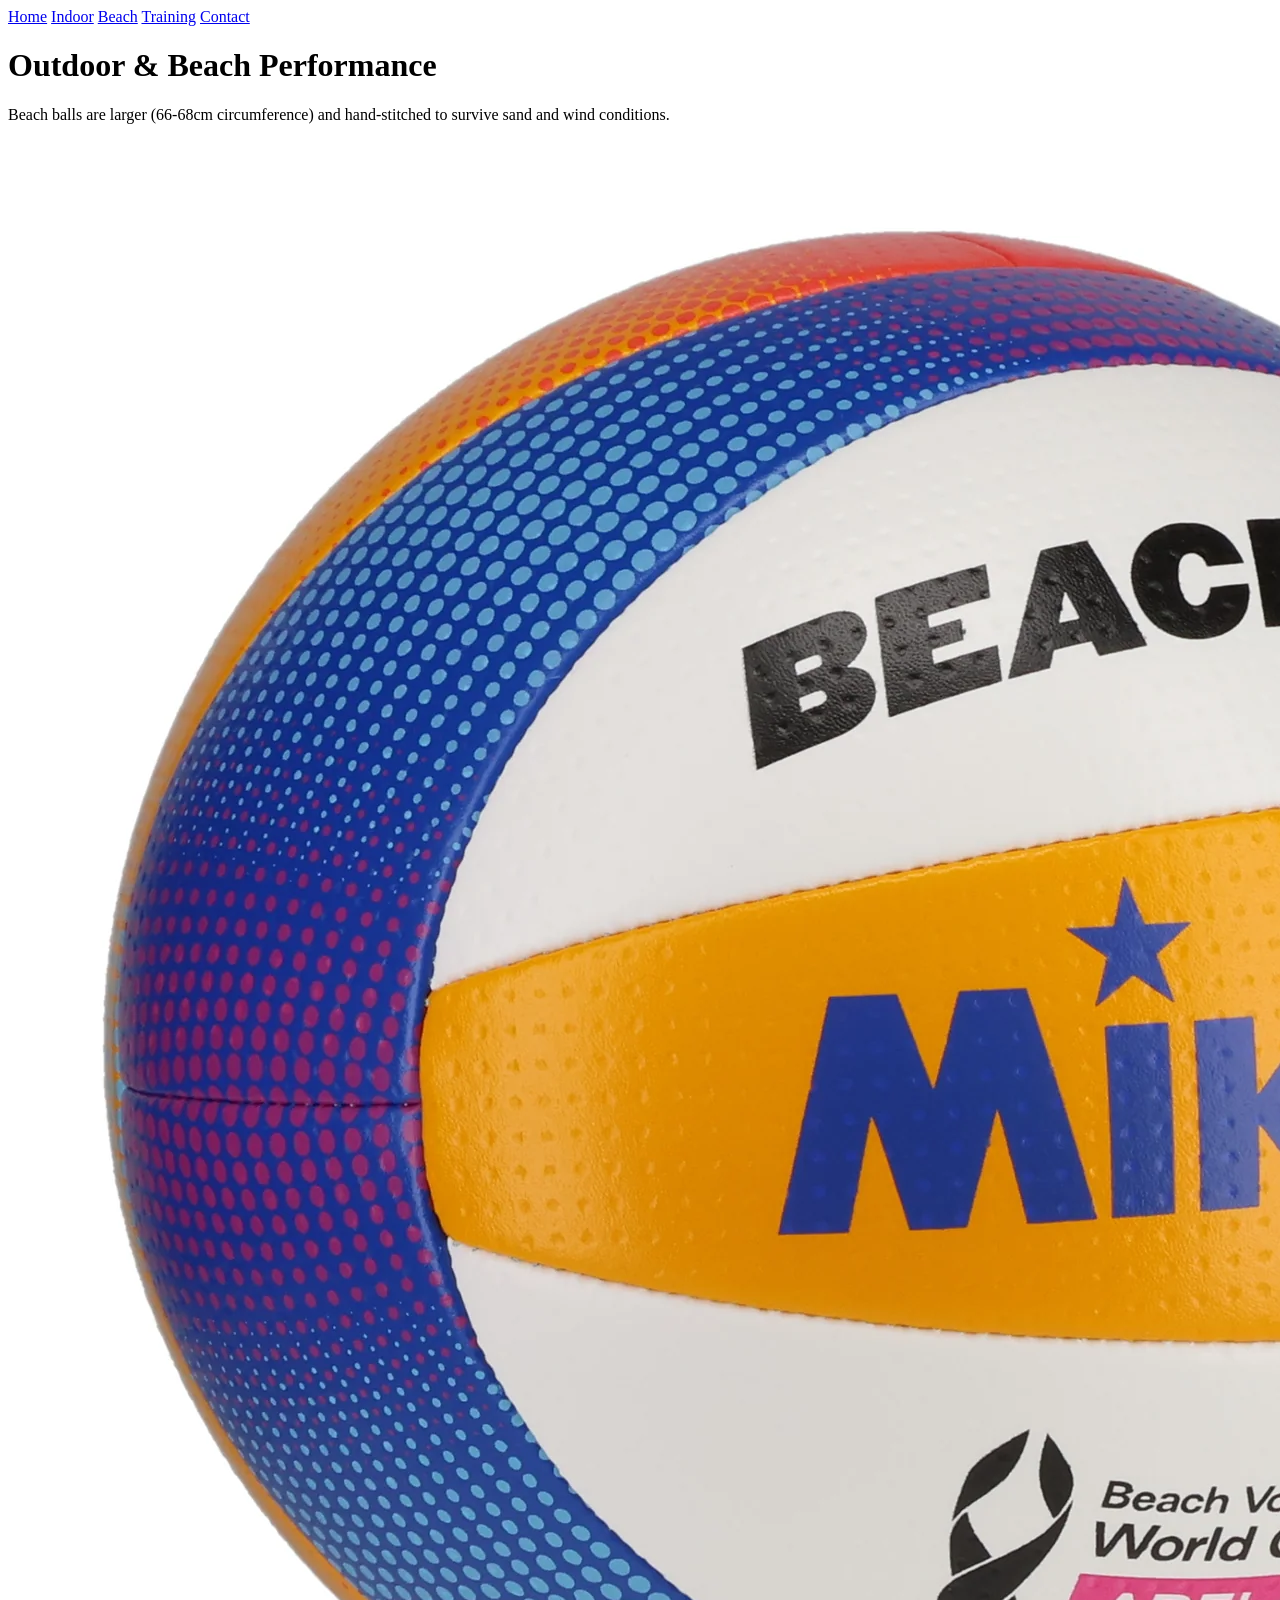
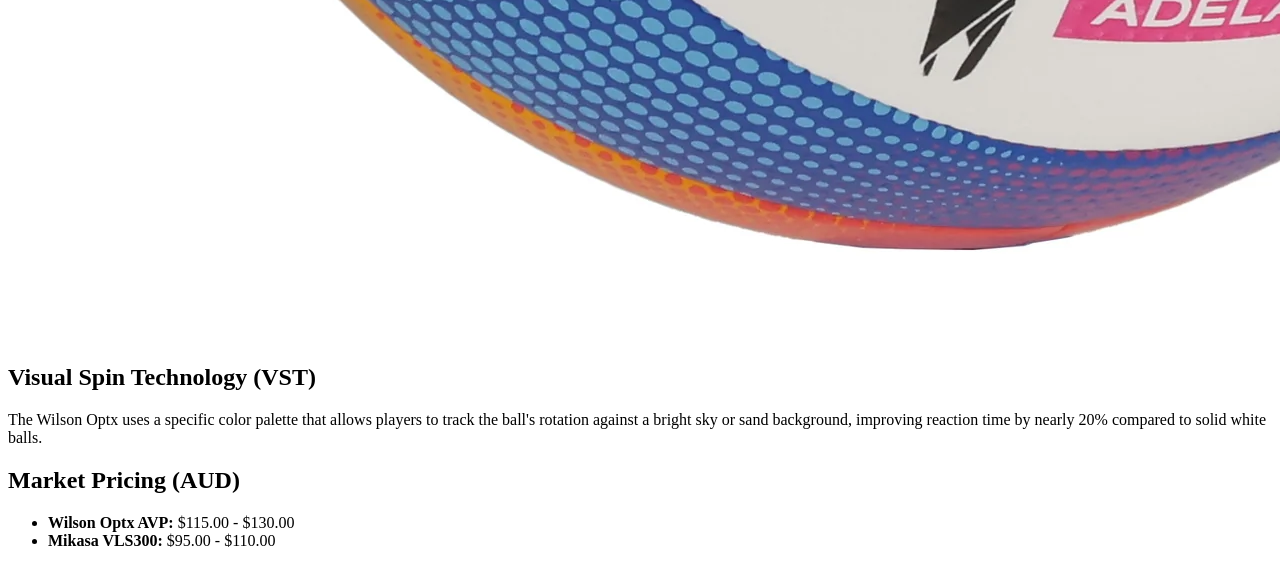
==== beach.html @ 8272333a "Add files via upload" ====
<!DOCTYPE html>
<html>
<head>
    <link rel="stylesheet" href="style.css">
    <title>Beach Equipment</title>
</head>
<body>
    <nav>
        <a href="index.html">Home</a>
        <a href="indoor.html">Indoor</a>
        <a href="beach.html">Beach</a>
        <a href="training.html">Training</a>
        <a href="contact.html">Contact</a>
    </nav>
    <div class="container">
        <h1>Outdoor & Beach Performance</h1>
        <p>Beach balls are larger (66-68cm circumference) and hand-stitched to survive sand and wind conditions.</p>
        <img src="beach.jpg" alt="Official Beach Ball">
        
        <h2>Visual Spin Technology (VST)</h2>
        <p>The Wilson Optx uses a specific color palette that allows players to track the ball's rotation against a bright sky or sand background, improving reaction time by nearly 20% compared to solid white balls.</p>

        <h2>Market Pricing (AUD)</h2>
        <ul>
            <li><strong>Wilson Optx AVP:</strong> $115.00 - $130.00</li>
            <li><strong>Mikasa VLS300:</strong> $95.00 - $110.00</li>
        </ul>
    </div>
</body>
</html>
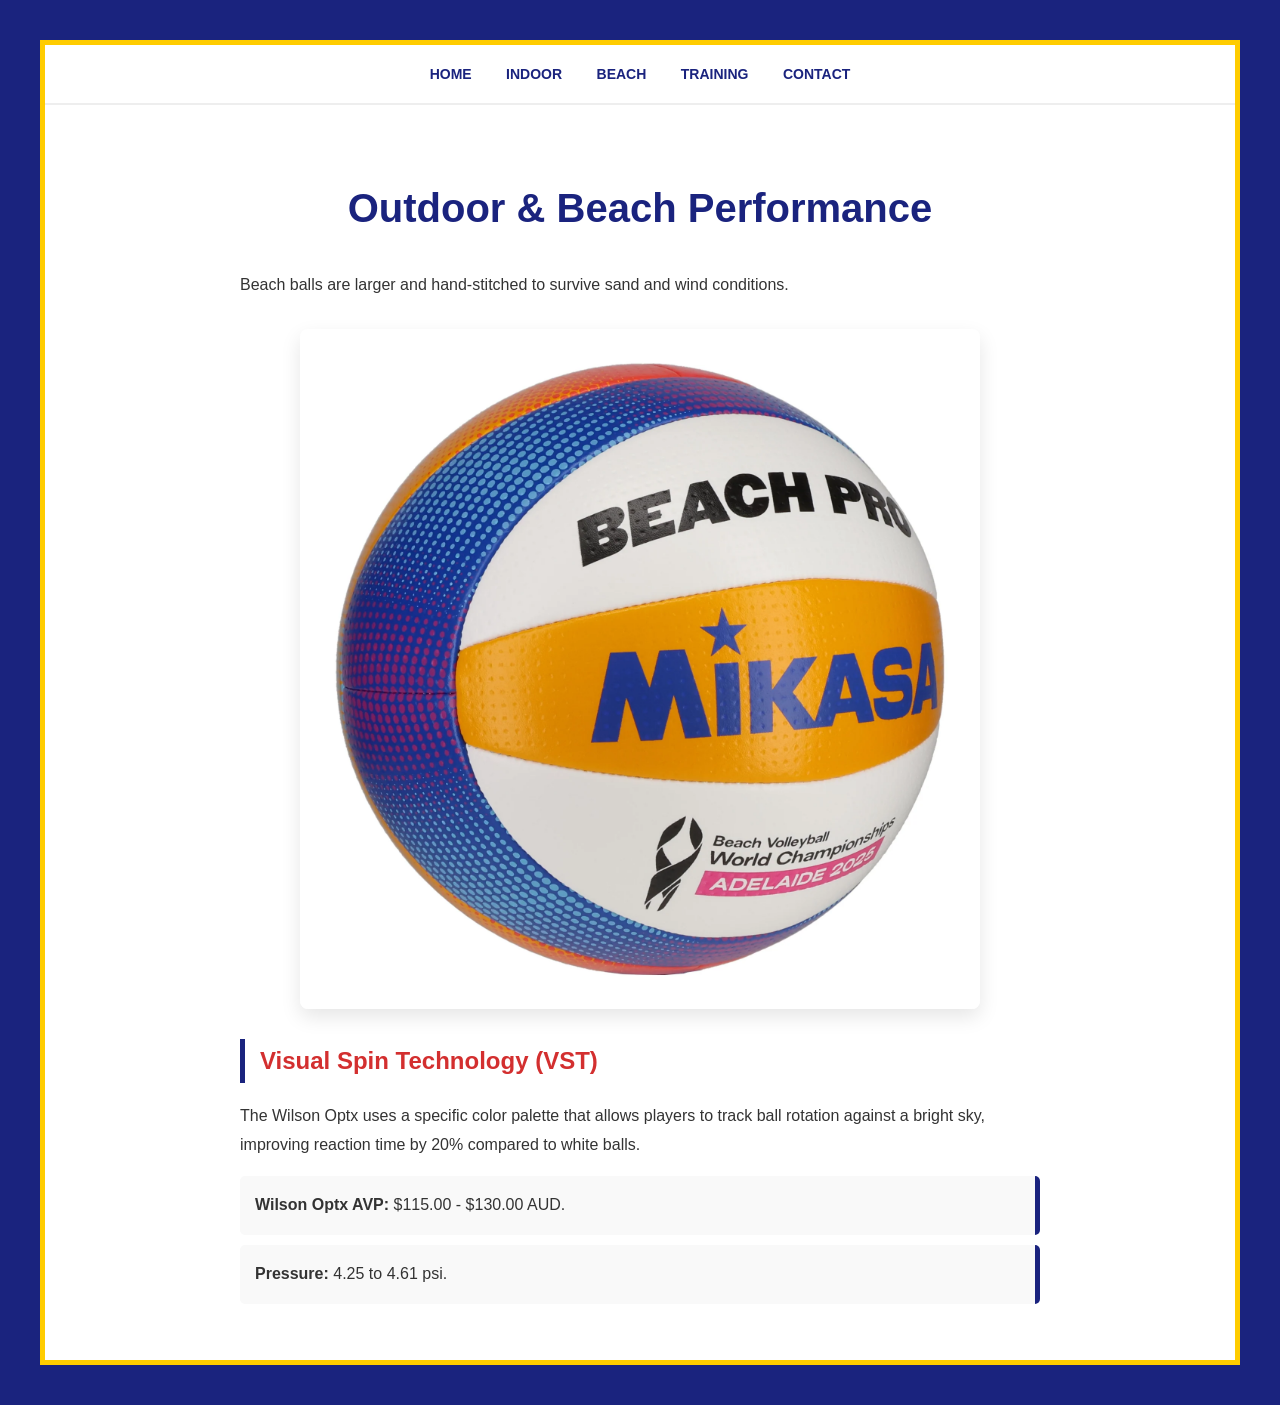
==== commit b5ab7438: "Add files via upload" ====
--- a/beach.html
+++ b/beach.html
@@ -1,8 +1,9 @@
 <!DOCTYPE html>
 <html>
 <head>
+    <meta charset="UTF-8">
+    <title>Beach Equipment</title>
     <link rel="stylesheet" href="style.css">
-    <title>Beach Equipment</title>
 </head>
 <body>
     <nav>
@@ -14,16 +15,13 @@
     </nav>
     <div class="container">
         <h1>Outdoor & Beach Performance</h1>
-        <p>Beach balls are larger (66-68cm circumference) and hand-stitched to survive sand and wind conditions.</p>
-        <img src="beach.jpg" alt="Official Beach Ball">
-        
+        <p>Beach balls are larger and hand-stitched to survive sand and wind conditions.</p>
+        <img src="beach.jpg" alt="Beach Volleyball">
         <h2>Visual Spin Technology (VST)</h2>
-        <p>The Wilson Optx uses a specific color palette that allows players to track the ball's rotation against a bright sky or sand background, improving reaction time by nearly 20% compared to solid white balls.</p>
-
-        <h2>Market Pricing (AUD)</h2>
+        <p>The Wilson Optx uses a specific color palette that allows players to track ball rotation against a bright sky, improving reaction time by 20% compared to white balls.</p>
         <ul>
-            <li><strong>Wilson Optx AVP:</strong> $115.00 - $130.00</li>
-            <li><strong>Mikasa VLS300:</strong> $95.00 - $110.00</li>
+            <li><strong>Wilson Optx AVP:</strong> $115.00 - $130.00 AUD.</li>
+            <li><strong>Pressure:</strong> 4.25 to 4.61 psi.</li>
         </ul>
     </div>
 </body>
--- a/style.css
+++ b/style.css
@@ -0,0 +1,76 @@
+/* Layout and Large Navy Border */
+html {
+    background-color: #1a237e;
+    padding: 40px;
+}
+
+body {
+    font-family: sans-serif;
+    margin: 0;
+    padding: 0;
+    background-color: #ffffff;
+    color: #333;
+    border: 5px solid #ffcc00; /* Gold inner frame */
+    min-height: 100vh;
+}
+
+/* Navigation Bar */
+nav {
+    background-color: #ffffff;
+    padding: 20px;
+    text-align: center;
+    border-bottom: 2px solid #eeeeee;
+}
+
+nav a {
+    color: #1a237e;
+    margin: 0 15px;
+    text-decoration: none;
+    font-weight: bold;
+    text-transform: uppercase;
+    font-size: 14px;
+}
+
+nav a:hover {
+    color: #d32f2f;
+}
+
+/* Content Container */
+.container {
+    max-width: 800px;
+    margin: 0 auto;
+    padding: 40px 20px;
+    line-height: 1.8;
+}
+
+h1 {
+    color: #1a237e;
+    text-align: center;
+    font-size: 2.5em;
+}
+
+h2 {
+    color: #d32f2f;
+    border-left: 5px solid #1a237e;
+    padding-left: 15px;
+    margin-top: 30px;
+}
+
+/* Image and Video Scaling */
+img, video {
+    display: block;
+    margin: 30px auto;
+    width: 85%;
+    max-width: 700px;
+    height: auto;
+    border-radius: 8px;
+    box-shadow: 0 8px 20px rgba(0,0,0,0.1);
+}
+
+/* Bullet Points and Forms */
+ul { padding: 0; list-style: none; }
+li { background: #f9f9f9; margin: 10px 0; padding: 15px; border-radius: 5px; border-right: 5px solid #1a237e; }
+
+form { background: #f4f4f4; padding: 30px; border-radius: 10px; }
+input, select, textarea { width: 100%; padding: 12px; margin: 10px 0 20px; border: 1px solid #ccc; border-radius: 5px; }
+input[type="submit"] { background: #1a237e; color: white; border: none; font-weight:
